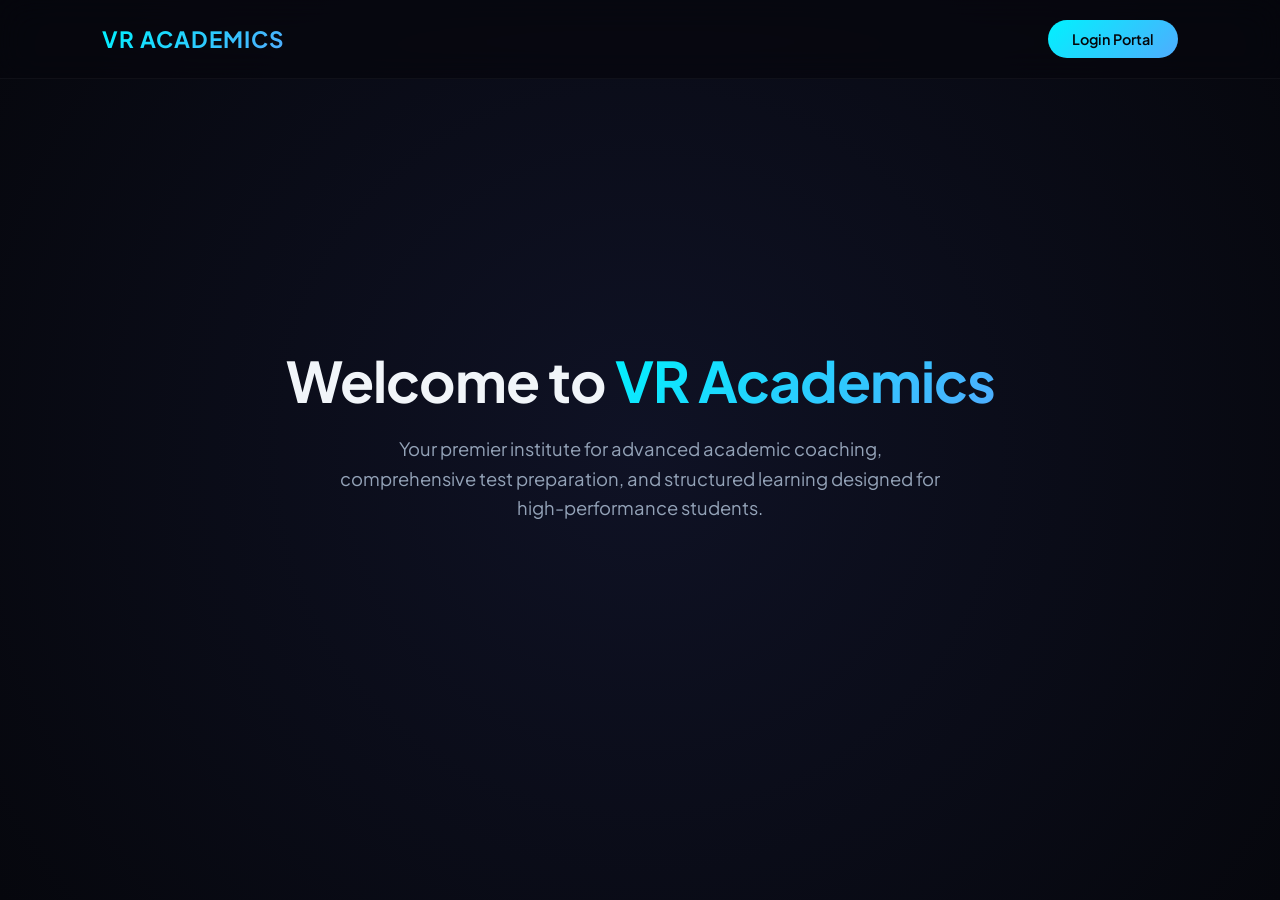
==== dashboard.html @ 6b3de078 "Add files via upload" ====
<!DOCTYPE html>
<html lang="en">
<head>
    <meta charset="UTF-8">
    <meta name="viewport" content="width=device-width, initial-scale=1.0">
    <title>Student Portal | VR Academics</title>
    <link rel="stylesheet" href="dashboard.css">
</head>
<body>

    <div class="dashboard-container">
        <div class="profile-panel">
            <div class="student-card">
                <h2 id="welcomeName">Loading Student Profile...</h2>
                <p id="studentMeta" style="color: #00f2fe; margin-top: 5px; font-weight: 500;"></p>
                <button id="studentLogout" class="logout-link">Log Out Profile</button>
            </div>

            <div class="notice-box">
                <h3>Institute Notices</h3>
                <div id="noticeContainer" class="notice-list">
                    <p style="color: #64748b;">Synchronizing announcements...</p>
                </div>
            </div>
        </div>

        <div class="content-panel">
            <div class="subject-filter-bar">
                <h3>Academic Materials Repository</h3>
                <div class="filter-buttons">
                    <button class="filter-btn active" onclick="filterSubject('All')">All Subjects</button>
                    <button class="filter-btn" onclick="filterSubject('Physics')">Physics</button>
                    <button class="filter-btn" onclick="filterSubject('Chemistry')">Chemistry</button>
                    <button class="filter-btn" onclick="filterSubject('Mathematics')">Mathematics</button>
                    <button class="filter-btn" onclick="filterSubject('Biology')">Biology</button>
                    <button class="filter-btn" onclick="filterSubject('English')">English</button>
                </div>
            </div>

            <div id="resourcesGrid" class="resources-grid">
                </div>
        </div>
    </div>

    <script src="dashboard.js"></script>
</body>
</html>
---- dashboard.css ----
* {
    margin: 0;
    padding: 0;
    box-sizing: border-box;
    font-family: 'Segoe UI', Arial, sans-serif;
}
body {
    background-color: #0a0b10;
    color: #ffffff;
    padding: 30px;
}
.dashboard-container {
    display: grid;
    grid-template-columns: 320px 1fr;
    gap: 30px;
    max-width: 1400px;
    margin: 0 auto;
}
.student-card {
    background: #141622;
    padding: 25px;
    border-radius: 12px;
    border: 1px solid rgba(255,255,255,0.05);
    margin-bottom: 25px;
}
.logout-link {
    background: none;
    border: 1px solid #ef4444;
    color: #ef4444;
    padding: 8px 16px;
    border-radius: 6px;
    margin-top: 15px;
    cursor: pointer;
    font-weight: 600;
    width: 100%;
    transition: 0.2s;
}
.logout-link:hover {
    background: #ef4444;
    color: white;
}
.notice-box {
    background: #141622;
    padding: 25px;
    border-radius: 12px;
    border: 1px solid rgba(255,255,255,0.05);
}
.notice-list {
    margin-top: 15px;
}
.notice-item {
    padding-bottom: 12px;
    border-bottom: 1px solid rgba(255,255,255,0.05);
    margin-bottom: 12px;
}
.notice-item small {
    color: #64748b;
    font-size: 0.8rem;
}
.subject-filter-bar {
    background: #141622;
    padding: 20px;
    border-radius: 12px;
    margin-bottom: 25px;
    border: 1px solid rgba(255,255,255,0.05);
}
.filter-buttons {
    margin-top: 15px;
    display: flex;
    gap: 10px;
    flex-wrap: wrap;
}
.filter-btn {
    background: #1a1c29;
    border: 1px solid rgba(255,255,255,0.1);
    color: #94a3b8;
    padding: 8px 18px;
    border-radius: 20px;
    cursor: pointer;
    font-weight: 500;
    transition: 0.2s;
}
.filter-btn.active, .filter-btn:hover {
    background: linear-gradient(45deg, #00f2fe, #4facfe);
    color: #000;
    border-color: transparent;
    font-weight: 600;
}
.resources-grid {
    display: grid;
    grid-template-columns: repeat(auto-fill, minmax(300px, 1fr));
    gap: 20px;
}
.resource-card {
    background: #141622;
    padding: 22px;
    border-radius: 12px;
    border: 1px solid rgba(255,255,255,0.03);
    border-top: 4px solid #00f2fe;
    display: flex;
    flex-direction: column;
    justify-content: space-between;
    transition: transform 0.2s, box-shadow 0.2s;
}
.resource-card:hover {
    transform: translateY(-4px);
    box-shadow: 0 8px 24px rgba(0, 242, 254, 0.1);
}
.card-header {
    display: flex;
    justify-content: space-between;
    align-items: center;
    margin-bottom: 15px;
}
.subject-badge {
    font-size: 0.75rem;
    background: rgba(0, 242, 254, 0.1);
    padding: 4px 10px;
    border-radius: 12px;
    color: #00f2fe;
    font-weight: 600;
    text-transform: uppercase;
}
.type-badge {
    font-size: 0.75rem;
    background: rgba(255, 255, 255, 0.05);
    padding: 4px 10px;
    border-radius: 6px;
    color: #a0a5b5;
}
.resource-card h4 {
    font-size: 1.1rem;
    color: #ffffff;
    line-height: 1.4;
    margin-bottom: 20px;
}
.download-link {
    display: block;
    text-align: center;
    color: #000;
    background: linear-gradient(45deg, #00f2fe, #4facfe);
    text-decoration: none;
    font-weight: bold;
    padding: 10px;
    border-radius: 6px;
    font-size: 0.9rem;
    transition: 0.2s;
}
.download-link:hover {
    box-shadow: 0 4px 12px rgba(0, 242, 254, 0.3);
}
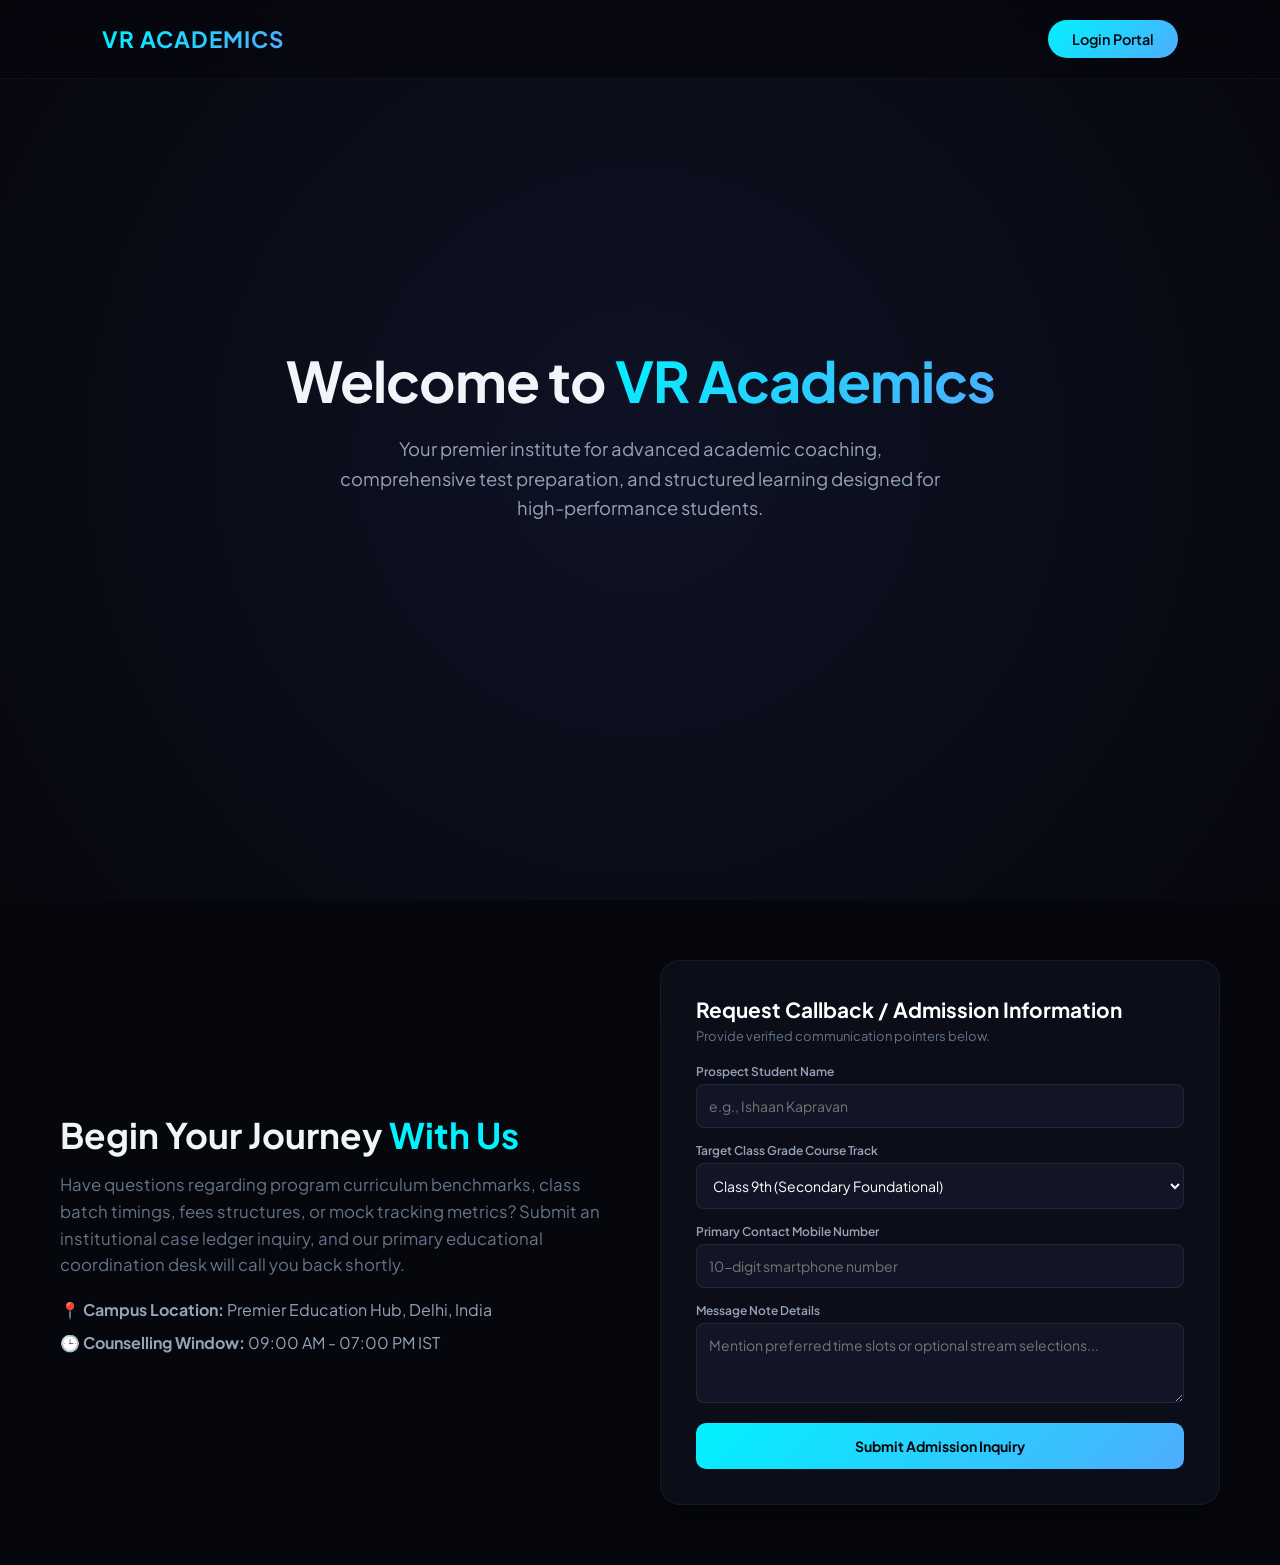
==== commit 02883218: "Add files via upload" ====
--- a/dashboard.html
+++ b/dashboard.html
@@ -25,6 +25,31 @@
         </div>
 
         <div class="content-panel">
+            
+            <div class="calendar-section" style="background: #0b0d19; border: 1px solid rgba(255, 255, 255, 0.05); padding: 25px; border-radius: 20px; display: grid; grid-template-columns: 1fr 320px; gap: 25px; box-shadow: 0 20px 40px rgba(0,0,0,0.3);">
+                
+                <div>
+                    <div style="display: flex; justify-content: space-between; align-items: center; margin-bottom: 15px;">
+                        <h3 id="calendarMonthTitle" style="font-size: 1.2rem; font-weight: 700; color: #fff; margin: 0;">Academic Schedule</h3>
+                        <span style="font-size: 11px; color: #00f2fe; font-weight: 600; background: rgba(0, 242, 254, 0.05); border: 1px solid rgba(0, 242, 254, 0.15); padding: 4px 10px; border-radius: 20px;">Live Batch Tracker</span>
+                    </div>
+                    
+                    <div style="display: grid; grid-template-columns: repeat(7, 1fr); text-align: center; font-size: 11px; color: #64748b; font-weight: 700; margin-bottom: 12px; text-transform: uppercase; letter-spacing: 0.5px;">
+                        <div>Sun</div><div>Mon</div><div>Tue</div><div>Wed</div><div>Thu</div><div>Fri</div><div>Sat</div>
+                    </div>
+                    
+                    <div id="calendarDaysGrid" style="display: grid; grid-template-columns: repeat(7, 1fr); gap: 6px;">
+                        </div>
+                </div>
+
+                <div style="background: #121526; border-radius: 15px; padding: 20px; display: flex; flex-direction: column; border: 1px solid rgba(255,255,255,0.02);">
+                    <h4 style="font-size: 0.85rem; font-weight: 700; text-transform: uppercase; color: #94a3b8; margin-bottom: 15px; letter-spacing: 0.5px;">Month Agenda Events</h4>
+                    <div id="agendaEventList" style="display: flex; flex-direction: column; gap: 12px; overflow-y: auto; max-height: 240px; flex: 1; padding-right: 4px;">
+                        <p style="color: #64748b; font-size: 13px; text-align: center; margin-top: 20px;">Synchronizing schedules...</p>
+                    </div>
+                </div>
+            </div>
+
             <div class="subject-filter-bar">
                 <h3>Academic Materials Repository</h3>
                 <div class="filter-buttons">
@@ -33,14 +58,18 @@
                     <button class="filter-btn" onclick="filterSubject('Chemistry')">Chemistry</button>
                     <button class="filter-btn" onclick="filterSubject('Mathematics')">Mathematics</button>
                     <button class="filter-btn" onclick="filterSubject('Biology')">Biology</button>
-                    <button class="filter-btn" onclick="filterSubject('English')">English</button>
+                    <button class="filter-btn" onclick="filterSubject('Accounts')">Accounts</button>
+                    <button class="filter-btn" onclick="filterSubject('Economics')">Economics</button>
+                    <button class="filter-btn" onclick="filterSubject('B.st')">B.st</button>
                 </div>
             </div>
 
             <div id="resourcesGrid" class="resources-grid">
                 </div>
         </div>
-    </div>
+    </div>  
+
+    <div id="toast-container" style="position: fixed; bottom: 20px; right: 20px; z-index: 9999;"></div>
 
     <script src="dashboard.js"></script>
 </body>
--- a/dashboard.css
+++ b/dashboard.css
@@ -1,151 +1,261 @@
+@import url('https://fonts.googleapis.com/css2?family=Plus+Jakarta+Sans:wght@400;500;600;700&display=swap');
+
 * {
     margin: 0;
     padding: 0;
     box-sizing: border-box;
-    font-family: 'Segoe UI', Arial, sans-serif;
-}
+    font-family: 'Plus Jakarta Sans', sans-serif;
+}
+
 body {
-    background-color: #0a0b10;
-    color: #ffffff;
-    padding: 30px;
-}
+    background-color: #06070d;
+    color: #f1f5f9;
+    min-height: 100vh;
+    overflow-x: hidden;
+}
+
 .dashboard-container {
     display: grid;
     grid-template-columns: 320px 1fr;
     gap: 30px;
-    max-width: 1400px;
+    padding: 40px max(4%, 20px);
+    max-width: 1600px;
     margin: 0 auto;
 }
+
+/* --- SIDE PROFILE PANEL --- */
+.profile-panel {
+    display: flex;
+    flex-direction: column;
+    gap: 25px;
+}
+
 .student-card {
-    background: #141622;
-    padding: 25px;
+    background: #0b0d19;
+    border: 1px solid rgba(255, 255, 255, 0.05);
+    padding: 30px 24px;
+    border-radius: 20px;
+    box-shadow: 0 20px 40px rgba(0, 0, 0, 0.3);
+}
+
+.student-card h2 {
+    font-size: 1.4rem;
+    font-weight: 700;
+    background: linear-gradient(135deg, #ffffff 0%, #94a3b8 100%);
+    -webkit-background-clip: text;
+    -webkit-text-fill-color: transparent;
+}
+
+.logout-link {
+    display: block;
+    width: 100%;
+    margin-top: 25px;
+    padding: 12px;
+    background: rgba(248, 113, 113, 0.06);
+    border: 1px solid rgba(248, 113, 113, 0.15);
+    color: #f87171;
     border-radius: 12px;
-    border: 1px solid rgba(255,255,255,0.05);
-    margin-bottom: 25px;
-}
-.logout-link {
-    background: none;
-    border: 1px solid #ef4444;
-    color: #ef4444;
-    padding: 8px 16px;
-    border-radius: 6px;
-    margin-top: 15px;
+    font-weight: 600;
+    font-size: 0.9rem;
     cursor: pointer;
-    font-weight: 600;
-    width: 100%;
-    transition: 0.2s;
-}
+    transition: all 0.2s ease;
+    text-align: center;
+}
+
 .logout-link:hover {
-    background: #ef4444;
-    color: white;
-}
+    background: #f87171;
+    color: #04060a;
+    box-shadow: 0 4px 15px rgba(248, 113, 113, 0.2);
+}
+
+/* --- NOTICE ANNOUNCEMENT BOARD --- */
 .notice-box {
-    background: #141622;
-    padding: 25px;
+    background: #0b0d19;
+    border: 1px solid rgba(255, 255, 255, 0.05);
+    padding: 24px;
+    border-radius: 20px;
+    flex: 1;
+    display: flex;
+    flex-direction: column;
+    max-height: 550px;
+}
+
+.notice-box h3 {
+    font-size: 1.05rem;
+    font-weight: 700;
+    text-transform: uppercase;
+    letter-spacing: 0.5px;
+    color: #94a3b8;
+    margin-bottom: 20px;
+}
+
+.notice-list {
+    display: flex;
+    flex-direction: column;
+    gap: 15px;
+    overflow-y: auto;
+    padding-right: 5px;
+}
+
+.notice-list::-webkit-scrollbar { width: 4px; }
+.notice-list::-webkit-scrollbar-thumb { background: rgba(255, 255, 255, 0.1); border-radius: 4px; }
+
+.notice-item {
+    background: #121526;
+    border: 1px solid rgba(255, 255, 255, 0.03);
+    padding: 16px;
     border-radius: 12px;
-    border: 1px solid rgba(255,255,255,0.05);
-}
-.notice-list {
-    margin-top: 15px;
-}
-.notice-item {
-    padding-bottom: 12px;
-    border-bottom: 1px solid rgba(255,255,255,0.05);
-    margin-bottom: 12px;
-}
+}
+
 .notice-item small {
-    color: #64748b;
-    font-size: 0.8rem;
-}
+    color: #00f2fe;
+    font-weight: 600;
+    font-size: 0.75rem;
+}
+
+.notice-item p {
+    font-size: 0.9rem;
+    line-height: 1.5;
+    color: #cbd5e1;
+}
+
+/* --- RIGHT MAIN REPOSITORY CONTENT PANEL --- */
+.content-panel {
+    display: flex;
+    flex-direction: column;
+    gap: 30px;
+}
+
 .subject-filter-bar {
-    background: #141622;
-    padding: 20px;
-    border-radius: 12px;
-    margin-bottom: 25px;
-    border: 1px solid rgba(255,255,255,0.05);
-}
+    background: #0b0d19;
+    border: 1px solid rgba(255, 255, 255, 0.05);
+    padding: 25px 30px;
+    border-radius: 20px;
+}
+
+.subject-filter-bar h3 {
+    font-size: 1.2rem;
+    font-weight: 700;
+    margin-bottom: 18px;
+    background: linear-gradient(135deg, #ffffff 0%, #94a3b8 100%);
+    -webkit-background-clip: text;
+    -webkit-text-fill-color: transparent;
+}
+
 .filter-buttons {
-    margin-top: 15px;
-    display: flex;
+    display: flex;
+    flex-wrap: wrap;
     gap: 10px;
-    flex-wrap: wrap;
-}
+}
+
 .filter-btn {
-    background: #1a1c29;
-    border: 1px solid rgba(255,255,255,0.1);
+    background: #121526;
+    border: 1px solid rgba(255, 255, 255, 0.04);
     color: #94a3b8;
-    padding: 8px 18px;
-    border-radius: 20px;
+    padding: 10px 20px;
+    border-radius: 10px;
+    font-weight: 600;
+    font-size: 0.88rem;
     cursor: pointer;
-    font-weight: 500;
-    transition: 0.2s;
-}
-.filter-btn.active, .filter-btn:hover {
-    background: linear-gradient(45deg, #00f2fe, #4facfe);
-    color: #000;
-    border-color: transparent;
-    font-weight: 600;
-}
+    transition: all 0.2s cubic-bezier(0.4, 0, 0.2, 1);
+}
+
+.filter-btn:hover {
+    color: #ffffff;
+    border-color: rgba(255, 255, 255, 0.15);
+}
+
+.filter-btn.active {
+    background: linear-gradient(135deg, #00f2fe 0%, #4facfe 100%);
+    color: #04060a;
+    font-weight: 700;
+    border: none;
+    box-shadow: 0 4px 15px rgba(0, 242, 254, 0.25);
+}
+
+/* --- MATERIAL CARDS GRID GRID --- */
 .resources-grid {
     display: grid;
-    grid-template-columns: repeat(auto-fill, minmax(300px, 1fr));
+    grid-template-columns: repeat(auto-fill, minmax(280px, 1fr));
     gap: 20px;
 }
+
 .resource-card {
-    background: #141622;
-    padding: 22px;
-    border-radius: 12px;
-    border: 1px solid rgba(255,255,255,0.03);
-    border-top: 4px solid #00f2fe;
+    background: #0b0d19;
+    border: 1px solid rgba(255, 255, 255, 0.05);
+    border-radius: 20px;
+    padding: 24px;
     display: flex;
     flex-direction: column;
     justify-content: space-between;
-    transition: transform 0.2s, box-shadow 0.2s;
-}
+    gap: 25px;
+    transition: transform 0.3s cubic-bezier(0.4, 0, 0.2, 1), border-color 0.3s ease;
+}
+
 .resource-card:hover {
     transform: translateY(-4px);
-    box-shadow: 0 8px 24px rgba(0, 242, 254, 0.1);
-}
+    border-color: rgba(0, 242, 254, 0.3);
+    box-shadow: 0 15px 35px rgba(0, 0, 0, 0.4);
+}
+
 .card-header {
     display: flex;
     justify-content: space-between;
     align-items: center;
-    margin-bottom: 15px;
-}
+    margin-bottom: 14px;
+}
+
 .subject-badge {
+    background: rgba(0, 242, 254, 0.08);
+    border: 1px solid rgba(0, 242, 254, 0.2);
+    color: #00f2fe;
+    padding: 4px 12px;
+    border-radius: 20px;
     font-size: 0.75rem;
-    background: rgba(0, 242, 254, 0.1);
-    padding: 4px 10px;
+    font-weight: 700;
+    text-transform: uppercase;
+}
+
+.type-badge {
+    color: #64748b;
+    font-size: 0.75rem;
+    font-weight: 600;
+    text-transform: uppercase;
+    letter-spacing: 0.5px;
+}
+
+.resource-card h4 {
+    font-size: 1.05rem;
+    color: #f1f5f9;
+    font-weight: 600;
+    line-height: 1.4;
+}
+
+.download-link {
+    background: #121526;
+    border: 1px solid rgba(255, 255, 255, 0.05);
+    color: #ffffff;
+    padding: 12px;
     border-radius: 12px;
-    color: #00f2fe;
-    font-weight: 600;
-    text-transform: uppercase;
-}
-.type-badge {
-    font-size: 0.75rem;
-    background: rgba(255, 255, 255, 0.05);
-    padding: 4px 10px;
-    border-radius: 6px;
-    color: #a0a5b5;
-}
-.resource-card h4 {
-    font-size: 1.1rem;
-    color: #ffffff;
-    line-height: 1.4;
-    margin-bottom: 20px;
-}
-.download-link {
-    display: block;
+    font-weight: 600;
+    font-size: 0.9rem;
     text-align: center;
-    color: #000;
-    background: linear-gradient(45deg, #00f2fe, #4facfe);
-    text-decoration: none;
-    font-weight: bold;
-    padding: 10px;
-    border-radius: 6px;
-    font-size: 0.9rem;
-    transition: 0.2s;
-}
-.download-link:hover {
-    box-shadow: 0 4px 12px rgba(0, 242, 254, 0.3);
+    transition: all 0.2s ease;
+}
+
+.resource-card:hover .download-link {
+    background: linear-gradient(135deg, #00f2fe 0%, #4facfe 100%);
+    color: #04060a;
+    font-weight: 700;
+    box-shadow: 0 4px 12px rgba(0, 242, 254, 0.2);
+}
+
+/* --- RESPONSIBILITY SCREEN BREAKPOINTS --- */
+@media (max-width: 992px) {
+    .dashboard-container {
+        grid-template-columns: 1fr;
+    }
+    .notice-box {
+        max-height: 300px;
+    }
 }
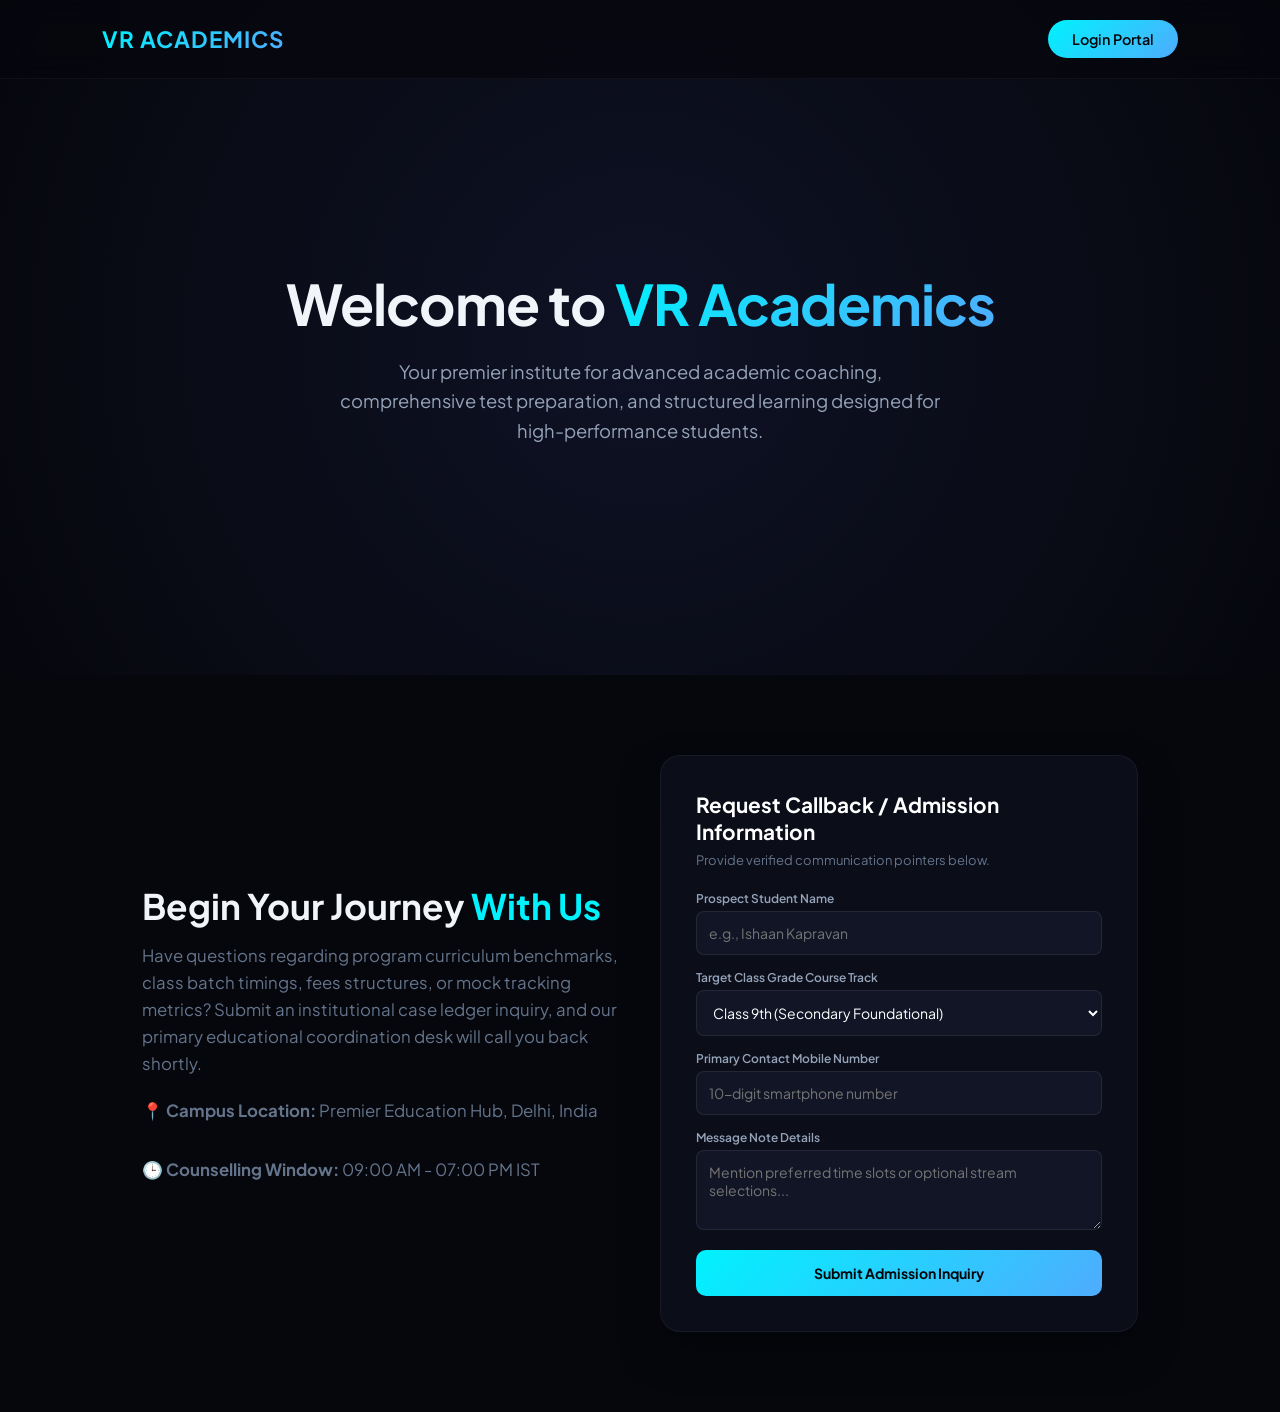
==== commit e4534e19: "Add files via upload" ====
--- a/dashboard.html
+++ b/dashboard.html
@@ -12,7 +12,24 @@
         <div class="profile-panel">
             <div class="student-card">
                 <h2 id="welcomeName">Loading Student Profile...</h2>
-                <p id="studentMeta" style="color: #00f2fe; margin-top: 5px; font-weight: 500;"></p>
+                <p id="studentMeta" style="color: #00f2fe; margin-top: 5px; font-weight: 500; margin-bottom: 12px;"></p>
+                
+                <div id="attendanceAlertCard" style="background: rgba(255, 255, 255, 0.02); padding: 18px; border-radius: 16px; border: 1px solid rgba(255,255,255,0.05); margin-bottom: 20px; text-align: left; display: none;">
+                    <div style="display: flex; justify-content: space-between; align-items: flex-end; margin-bottom: 8px;">
+                        <div>
+                            <span style="font-size: 11px; color:#64748b; font-weight:700; text-transform:uppercase; letter-spacing:0.5px; display:block; margin-bottom:2px;">Academic Standing</span>
+                            <h4 style="margin:0; font-size:15px; color:#fff; font-weight:700;">Class Attendance</h4>
+                        </div>
+                        <strong id="attendancePercentageBadge" style="font-size: 1.6rem; font-weight: 800; color:#00f2fe; line-height:1;">0%</strong>
+                    </div>
+                    
+                    <div style="width: 100%; height: 6px; background: #121526; border-radius: 10px; margin-bottom: 12px; overflow: hidden; border: 1px solid rgba(255,255,255,0.02);">
+                        <div id="attendanceProgressBarFill" style="width: 0%; height: 100%; background: linear-gradient(90deg, #00f2fe 0%, #4facfe 100%); border-radius: 10px; transition: width 0.5s ease-out;"></div>
+                    </div>
+
+                    <p id="attendanceMotivationalNotice" style="font-size: 12.5px; line-height: 1.5; font-weight: 500; color: #cbd5e1; margin: 0;"></p>
+                </div>
+
                 <button id="studentLogout" class="logout-link">Log Out Profile</button>
             </div>
 
@@ -27,7 +44,6 @@
         <div class="content-panel">
             
             <div class="calendar-section" style="background: #0b0d19; border: 1px solid rgba(255, 255, 255, 0.05); padding: 25px; border-radius: 20px; display: grid; grid-template-columns: 1fr 320px; gap: 25px; box-shadow: 0 20px 40px rgba(0,0,0,0.3);">
-                
                 <div>
                     <div style="display: flex; justify-content: space-between; align-items: center; margin-bottom: 15px;">
                         <h3 id="calendarMonthTitle" style="font-size: 1.2rem; font-weight: 700; color: #fff; margin: 0;">Academic Schedule</h3>
@@ -38,8 +54,7 @@
                         <div>Sun</div><div>Mon</div><div>Tue</div><div>Wed</div><div>Thu</div><div>Fri</div><div>Sat</div>
                     </div>
                     
-                    <div id="calendarDaysGrid" style="display: grid; grid-template-columns: repeat(7, 1fr); gap: 6px;">
-                        </div>
+                    <div id="calendarDaysGrid" style="display: grid; grid-template-columns: repeat(7, 1fr); gap: 6px;"></div>
                 </div>
 
                 <div style="background: #121526; border-radius: 15px; padding: 20px; display: flex; flex-direction: column; border: 1px solid rgba(255,255,255,0.02);">
@@ -50,6 +65,48 @@
                 </div>
             </div>
 
+            <div class="exams-performance-section" style="display: flex; flex-direction: column; gap: 25px; margin-top: 25px;">
+                
+                <div style="background: #0b0d19; border: 1px solid rgba(255, 255, 255, 0.05); padding: 25px; border-radius: 20px; box-shadow: 0 20px 40px rgba(0,0,0,0.3);">
+                    <div style="display: flex; justify-content: space-between; align-items: center; margin-bottom: 15px;">
+                        <h3 style="font-size: 1.2rem; font-weight: 700; color: #fff; margin: 0;">Academic Performance Transcript</h3>
+                    </div>
+                    <div>
+                        <table style="width: 100%; border-collapse: collapse; text-align: left;">
+                            <thead>
+                                <tr style="border-bottom: 1px solid rgba(255,255,255,0.05); background: #121526;">
+                                    <th style="padding: 12px; font-size: 11px; font-weight: 700; color: #64748b; text-transform: uppercase; letter-spacing: 0.5px;">Evaluated Test Topic</th>
+                                    <th style="padding: 12px; font-size: 11px; font-weight: 700; color: #64748b; text-transform: uppercase; letter-spacing: 0.5px; text-align: center;">Marks</th>
+                                    <th style="padding: 12px; font-size: 11px; font-weight: 700; color: #64748b; text-transform: uppercase; letter-spacing: 0.5px; text-align: center;">Max Cap</th>
+                                    <th style="padding: 12px; font-size: 11px; font-weight: 700; color: #64748b; text-transform: uppercase; letter-spacing: 0.5px; text-align: center;">Score %</th>
+                                </tr>
+                            </thead>
+                            <tbody id="studentExamHistoryTableBody">
+                                <tr><td colspan="4" style="text-align:center; color:#64748b; padding:20px; font-size:13px;">Compiling examination transcripts...</td></tr>
+                            </tbody>
+                        </table>
+                    </div>
+                </div>
+
+                <div style="background: #0b0d19; border: 1px solid rgba(255, 255, 255, 0.05); padding: 25px; border-radius: 20px; box-shadow: 0 20px 40px rgba(0,0,0,0.3);">
+                    <div style="display: flex; justify-content: space-between; align-items: center; margin-bottom: 15px; flex-wrap: wrap; gap: 15px;">
+                        <div>
+                            <h4 style="font-size: 1.2rem; font-weight: 700; text-transform: none; color: #fff; margin: 0; display: flex; align-items: center; gap: 6px;">🏆 Batch Rank Leaderboard</h4>
+                            <p style="color: #64748b; font-size: 13px; margin-top: 2px;">Compare performance marks transparently with peers across your batch.</p>
+                        </div>
+                        
+                        <select id="studentLeaderboardTopicSelector" onchange="compileStudentViewLeaderboard()" 
+                                style="width: 280px; background: #121526; color: #fff; border: 1px solid rgba(0, 242, 254, 0.15); padding: 10px; border-radius: 8px; font-size: 13px; font-weight: 600; outline: none; cursor: pointer;">
+                            <option value="">-- Select Test Scoreboard --</option>
+                        </select>
+                    </div>
+
+                    <div id="studentLeaderboardRankList" style="display: flex; flex-direction: column; gap: 10px; min-height: 100px; max-height: 280px; overflow-y: auto; padding-right: 2px;">
+                        <p style="color: #64748b; font-size: 12.5px; text-align: center; padding: 20px 0;">Select an evaluation topic to stream peer rankings...</p>
+                    </div>
+                </div>
+
+            </div>
             <div class="subject-filter-bar">
                 <h3>Academic Materials Repository</h3>
                 <div class="filter-buttons">
@@ -64,8 +121,7 @@
                 </div>
             </div>
 
-            <div id="resourcesGrid" class="resources-grid">
-                </div>
+            <div id="resourcesGrid" class="resources-grid"></div>
         </div>
     </div>  
 
--- a/dashboard.css
+++ b/dashboard.css
@@ -258,4 +258,128 @@
     .notice-box {
         max-height: 300px;
     }
+}
+/* =========================================================================
+   VR ACADEMICS CLEAN PERFORMANCE OVERHAUL (HORIZONTAL SCROLLBAR RECONSTRUCTION)
+   ========================================================================= */
+
+/* Overwrite table structural bottlenecks to clear out horizontal clipping boxes */
+.exams-performance-section table {
+    width: 100% !important;
+    border-collapse: separate !important;
+    border-spacing: 0 8px !important; /* Adds professional spacing between score bars */
+    min-width: 0 !important; /* Extinguishes the 400px horizontal push forcing scrollbars */
+}
+
+/* Redesign the table text rendering fields to look clean and un-cramped */
+.exams-performance-section th {
+    background: transparent !important;
+    padding: 10px 14px !important;
+    font-size: 11px !important;
+    color: #475569 !important; /* Soft industrial slate gray for labels */
+    font-weight: 700 !important;
+    text-transform: uppercase !important;
+    letter-spacing: 0.75px !important;
+    border: none !important;
+}
+
+/* Turn standard table row indices into premium isolated content blocks */
+.exams-performance-section tbody tr {
+    background: rgba(255, 255, 255, 0.01) !important;
+    border: 1px solid rgba(255, 255, 255, 0.02) !important;
+    border-radius: 12px !important;
+    transition: transform 0.2s cubic-bezier(0.4, 0, 0.2, 1), background-color 0.2s !important;
+}
+
+.exams-performance-section tbody tr:hover {
+    background: rgba(255, 255, 255, 0.02) !important;
+    transform: translateY(-1px) !important;
+}
+
+/* Remove default row border-line dividers which cause visual clipping artifacts */
+.exams-performance-section td {
+    padding: 16px 14px !important;
+    border: none !important;
+    font-size: 13.5px !important;
+    color: #e2e8f0 !important;
+    vertical-align: middle !important;
+}
+
+/* Style individual score tracking metrics cleanly across the row template */
+.exams-performance-section td strong {
+    color: #fff !important;
+    font-size: 14px !important;
+    font-weight: 600 !important;
+}
+
+/* Apply rounded cell frame boundaries to preserve standard border radius designs */
+.exams-performance-section tbody tr td:first-child {
+    border-top-left-radius: 12px !important;
+    border-bottom-left-radius: 12px !important;
+}
+
+.exams-performance-section tbody tr td:last-child {
+    border-top-right-radius: 12px !important;
+    border-bottom-right-radius: 12px !important;
+    font-weight: 800 !important; /* Bold focus for percentage readouts */
+}
+
+/* Force container layout wrappers to crop out any ugly residual scrollbars cleanly */
+.exams-performance-section div[style*="overflow-x: auto"] {
+    overflow-x: hidden !important; /* Hard delete for the horizontal viewport scroller box */
+    overflow-y: visible !important;
+    background: transparent !important;
+    border: none !important;
+    box-shadow: none !important;
+    padding: 0 !important;
+}
+
+/* =========================================================================
+   MEDIA QUERY RESPONSIVE COMPACT MOBILE OPTIMIZATIONS
+   ========================================================================= */
+@media (max-width: 992px) {
+    /* Break the split screen row grid layout into uniform vertical stacked columns */
+    .exams-performance-section {
+        grid-template-columns: 1fr !important;
+        gap: 20px !important;
+        padding: 20px !important;
+    }
+
+    /* Convert row cells into independent vertical label lists on mobile devices */
+    .exams-performance-section thead {
+        display: none !important; /* Hide header row columns to avoid messy phone text wrapping */
+    }
+
+    .exams-performance-section tbody, 
+    .exams-performance-section tr {
+        display: flex !important;
+        flex-direction: column !important;
+        width: 100% !important;
+    }
+
+    .exams-performance-section tbody tr {
+        margin-bottom: 12px !important;
+        padding: 14px !important;
+        border-radius: 14px !important;
+    }
+
+    .exams-performance-section td {
+        padding: 4px 0 !important;
+        text-align: left !important;
+        display: flex !important;
+        justify-content: space-between !important;
+        align-items: center !important;
+        width: 100% !important;
+    }
+
+    /* Inject responsive inline table header labels live dynamically via pseudo-elements */
+    .exams-performance-section td:nth-child(1)::before { content: "Topic:"; color: #64748b; font-weight: 700; font-size: 11px; text-transform: uppercase; }
+    .exams-performance-section td:nth-child(2)::before { content: "Marks Scored:"; color: #64748b; font-weight: 700; font-size: 11px; text-transform: uppercase; }
+    .exams-performance-section td:nth-child(3)::before { content: "Max Limit:"; color: #64748b; font-weight: 700; font-size: 11px; text-transform: uppercase; }
+    .exams-performance-section td:nth-child(4)::before { content: "Final Percentage:"; color: #64748b; font-weight: 700; font-size: 11px; text-transform: uppercase; }
+
+    .exams-performance-section td:nth-child(2),
+    .exams-performance-section td:nth-child(3) {
+        text-align: right !important;
+    }
 }
